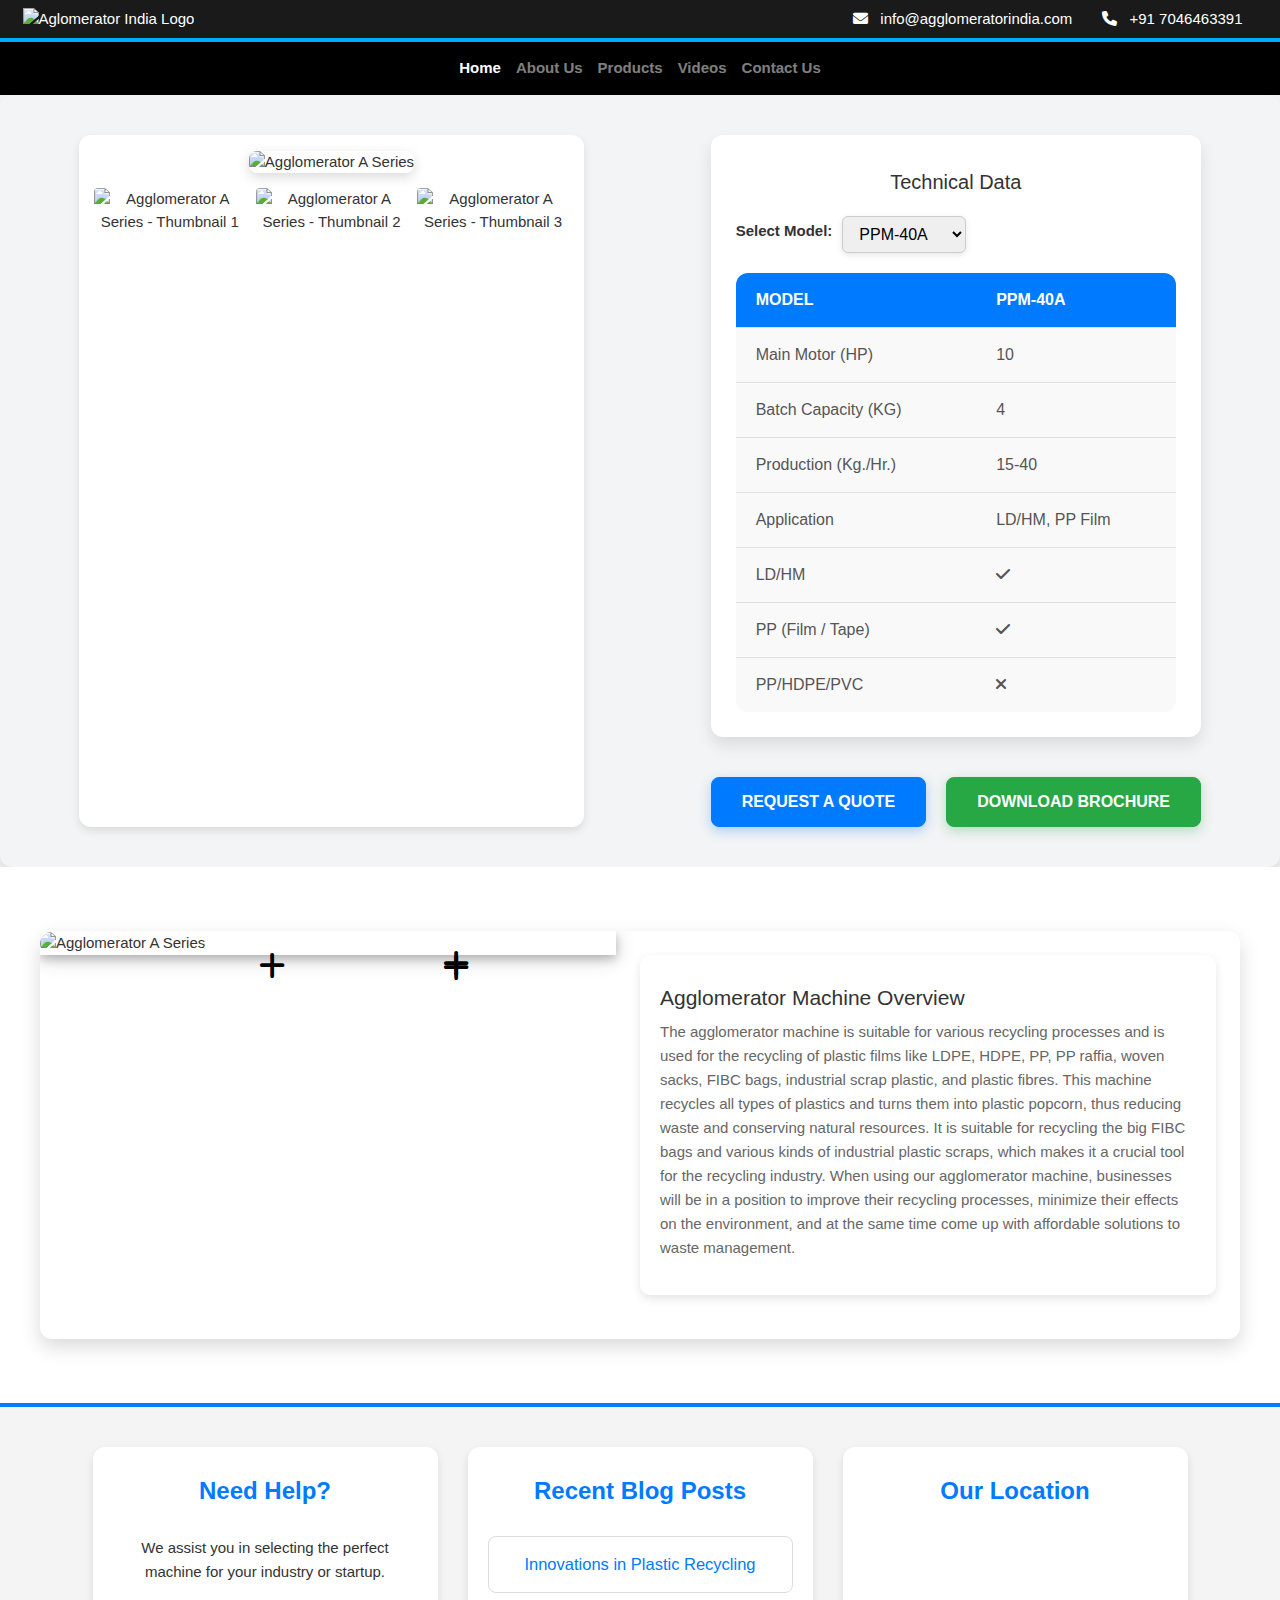
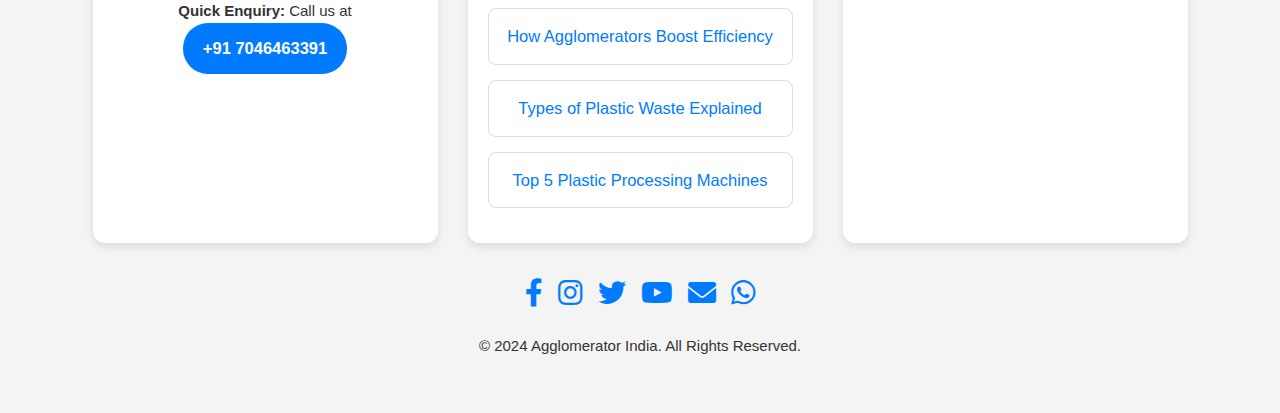
==== agglomerator_a_series.html @ fad6ff2f "Add files via upload" ====
<!DOCTYPE html>
<html lang="en">
<head>
    <meta charset="UTF-8">
    <meta name="viewport" content="width=device-width, initial-scale=1.0">
    <title>Agglomerator A Series</title>
    
    <!-- Bootstrap CSS -->
    <link rel="stylesheet" href="https://stackpath.bootstrapcdn.com/bootstrap/4.5.2/css/bootstrap.min.css">
    
    <!-- Font Awesome -->
    <link rel="stylesheet" href="https://cdnjs.cloudflare.com/ajax/libs/font-awesome/5.15.3/css/all.min.css">
    <link rel="stylesheet" href="https://cdnjs.cloudflare.com/ajax/libs/font-awesome/6.0.0-beta3/css/all.min.css">

    
    <!-- W3.CSS -->
    <link href="https://www.w3schools.com/w3css/4/w3.css" rel="stylesheet">
    
    <!-- Custom CSS -->
    <link rel="stylesheet" href="styles.css">
</head>
<body>
    <!-- Header Tab with Logo, Email, and Phone -->
    <header class="header-tab d-flex justify-content-between align-items-center py-2 px-4">
        <div class="logo-container">
            <img src="img/Agglomerator-India-Logo-1.png" alt="Aglomerator India Logo" class="logo">
        </div>
        <div class="contact-container d-flex align-items-center">
            <a href="mailto:info@agglomeratorindia.com" class="contact-link mx-3">
                <i class="fa fa-envelope"></i> info@agglomeratorindia.com
            </a>
            <a href="tel:+911234567890" class="contact-link mx-3">
                <i class="fa fa-phone"></i> +91 7046463391
            </a>
        </div>
    </header>
    
    <!-- Navbar at the bottom -->
    <nav class="navbar navbar-expand-lg navbar-dark bottom-navbar">
        <div class="container">
            <button class="navbar-toggler" type="button" data-toggle="collapse" data-target="#navbarNav" aria-controls="navbarNav" aria-expanded="false" aria-label="Toggle navigation">
                <span class="navbar-toggler-icon"></span>
            </button>
            <div class="collapse navbar-collapse" id="navbarNav">
                <ul class="navbar-nav mx-auto">
                    <li class="nav-item active">
                        <a class="nav-link" href="index.html">Home <span class="sr-only">(current)</span></a>
                    </li>
                    <li class="nav-item">
                        <a class="nav-link" href="#about">About Us</a>
                    </li>
                    <li class="nav-item">
                        <a class="nav-link" href="#product-range">Products</a>
                    </li>
                    <li class="nav-item">
                        <a class="nav-link" href="#videos">Videos</a>
                    </li>
                    <li class="nav-item">
                        <a class="nav-link" href="#footer">Contact Us</a>
                    </li>
                </ul>
            </div>
        </div>
    </nav>

    <section class="agglomerator-overview">
        <div class="container">
            <div class="agglomerator-content">
                <div class="agglomerator-gallery">
                    <div class="agglomerator-main-image">
                        <img id="main-image" src="img/Agglomerator-machine-manufacturers-in-Ahmedabad.jpg" alt="Agglomerator A Series">
                    </div>
                    <div class="agglomerator-thumbnails">
                        <img class="thumbnail" src="img/Agglomerator-machine-manufacturers-in-Ahmedabad.jpg" alt="Agglomerator A Series - Thumbnail 1" data-large-src="img/Agglomerator-machine-manufacturers-in-Ahmedabad.jpg">
                        <img class="thumbnail" src="img/Agglomerator-40A.jpg" alt="Agglomerator A Series - Thumbnail 2" data-large-src="img/Agglomerator-40A.jpg">
                        <img class="thumbnail" src="img/Agglomerator-200A.jpg" alt="Agglomerator A Series - Thumbnail 3" data-large-src="img/Agglomerator-200A.jpg">
                    </div>
                </div>
                <div id="technical-data" class="content">
                    <div class="content-box technical-data-details">
                        <h4 class="title text-center center-btm-line mb-4">Technical Data</h4>
                        <div class="model-selector">
                            <label for="model-select">Select Model:</label>
                            <select id="model-select">
                                <option value="PPM-40A">PPM-40A</option>
                                <option value="PPM-50A">PPM-50A</option>
                                <option value="PPM-75A">PPM-75A</option>
                                <option value="PPM-100A">PPM-100A</option>
                                <option value="PPM-200A">PPM-200A</option>
                                <option value="PPM-300A">PPM-300A</option>
                                <option value="PPM-400A">PPM-400A</option>
                                <option value="PPM-500A">PPM-500A</option>
                            </select>
                        </div>
                        <div class="content-table table-responsive">
                            <table class="rwd-table">
                                <tr>
                                    <th>MODEL</th>
                                    <th id="selected-model">PPM-40A</th>
                                </tr>
                                <tr>
                                    <td>Main Motor (HP)</td>
                                    <td id="main-motor">10</td>
                                </tr>
                                <tr>
                                    <td>Batch Capacity (KG)</td>
                                    <td id="batch-capacity">4</td>
                                </tr>
                                <tr>
                                    <td>Production (Kg./Hr.)</td>
                                    <td id="production">15-40</td>
                                </tr>
                                <tr>
                                    <td>Application</td>
                                    <td id="application">LD/HM, PP Film</td>
                                </tr>
                                <tr>
                                    <td>LD/HM</td>
                                    <td id="ldhm"><i class="fa fa-check"></i></td>
                                </tr>
                                <tr>
                                    <td>PP (Film / Tape)</td>
                                    <td id="pp-film"><i class="fa fa-check"></i></td>
                                </tr>
                                <tr>
                                    <td>PP/HDPE/PVC</td>
                                    <td id="pp-hdpe"><i class="fa fa-times"></i></td>
                                </tr>
                            </table>
                        </div>
                    </div>
                    <div class="agglomerator-actions">
                        <a href="contact.html" class="btn agglomerator-quote">Request a Quote</a>
                        <a href="brochure.pdf" class="btn agglomerator-brochure" download>Download Brochure</a>
                    </div>
                </div>
            </div>
        </div>
    </section>    
    
    <section id="agglomerator-overview-section">
        <div id="agglomerator-visual-frame" class="visual-frame">
            <div id="machine-visual-display" class="w3-card-4">
                <img src="img/Agglomerator-machine-manufacturers-in-Ahmedabad.jpg" alt="Agglomerator A Series">
                <div class="icon-overlay" style="top: 55%; left: 38%;" data-part="motor-assembly">
                    <i class="fas fa-plus"></i>
                </div>
                <div class="icon-overlay" style="top: 45%; left: 70%;" data-part="blade-assembly">
                    <i class="fas fa-plus"></i>
                </div>
                <div class="icon-overlay" style="top: 65%; left: 70%;" data-part="interface-assembly">
                    <i class="fas fa-plus"></i>
                </div>
            </div>
            <div id="assembly-info-details" class="info-details">
                <div id="default-info" class="info-card">
                    <h3>Agglomerator Machine Overview</h3>
                    <p>The agglomerator machine is suitable for various recycling processes and is used for the recycling of plastic films like LDPE, HDPE, PP, PP raffia, woven sacks, FIBC bags, industrial scrap plastic, and plastic fibres. This machine recycles all types of plastics and turns them into plastic popcorn, thus reducing waste and conserving natural resources. It is suitable for recycling the big FIBC bags and various kinds of industrial plastic scraps, which makes it a crucial tool for the recycling industry. When using our agglomerator machine, businesses will be in a position to improve their recycling processes, minimize their effects on the environment, and at the same time come up with affordable solutions to waste management.</p>
                </div>
            </div>
        </div>
    
        <!-- Pop-up Modal for Assembly Details -->
        <div id="popup-modal" class="popup-modal">
            <div class="popup-content">
                <span class="popup-close">&times;</span>
                <div class="popup-detail">
                    <!-- Content will be dynamically injected here -->
                </div>
            </div>
        </div>
    
        <!-- Hidden sections for modal display -->
        <div id="hidden-info" style="display: none;">
            <div id="motor-assembly-info" class="assembly-detail info-card" data-part="motor-assembly">
                <h3>Motor Assembly</h3>
                <p>The motor is engineered for optimal efficiency and durability, essential for heavy-duty recycling applications.</p>
            </div>
            <div id="blade-assembly-info" class="assembly-detail info-card" data-part="blade-assembly">
                <h3>Blade Assembly</h3>
                <p>Manufactured from premium-grade steel, these blades ensure precise cutting and long-lasting performance.</p>
            </div>
            <div id="interface-assembly-info" class="assembly-detail info-card" data-part="interface-assembly">
                <h3>Control Interface</h3>
                <p>The control interface offers advanced settings and user-friendly controls for enhanced process optimization.</p>
            </div>
        </div>
    </section>    
    
    <footer>
        <div class="container">
            <div class="footer-content">
                <!-- Left Side -->
                <div class="footer-section footer-left">
                    <h2>Need Help?</h2>
                    <p>We assist you in selecting the perfect machine for your industry or startup.</p>
                    <p><strong>Quick Enquiry:</strong> Call us at <a href="tel:+917046463391" class="call-button"><strong>+91 7046463391</strong></a></p>
                </div>
                <!-- Center -->
                <div class="footer-section footer-center">
                    <h2>Recent Blog Posts</h2>
                    <ul>
                        <li><a href="#" class="blog-link">Innovations in Plastic Recycling</a></li>
                        <li><a href="#" class="blog-link">How Agglomerators Boost Efficiency</a></li>
                        <li><a href="#" class="blog-link">Types of Plastic Waste Explained</a></li>
                        <li><a href="#" class="blog-link">Top 5 Plastic Processing Machines</a></li>
                    </ul>
                </div>
                <!-- Right Side -->
                <div class="footer-section footer-right">
                    <h2>Our Location</h2>
                    <div class="map-container">
                        <iframe src="https://www.google.com/maps/embed?pb=!1m18!1m12!1m3!1d3687.5158439545117!2d72.7809477!3d20.1555102!2m3!1f0!2f0!3f0!3m2!1i1024!2i768!4f13.1!3m3!1m2!1s0x3be72bea9c113fb5%3A0x7e9c0b3905f104f2!2sPanchal%20Plastic%20Machinery%20P.%20Ltd.!5e0!3m2!1sen!2sin!4v1636777071643!5m2!1sen!2sin" 
                                width="100%" 
                                height="250" 
                                style="border:0; border-radius: 12px;" 
                                allowfullscreen="" 
                                loading="lazy">
                        </iframe>
                    </div>
                </div>
            </div>
            <div class="footer-bottom">
                <div class="social-media">
                    <a href="https://facebook.com" target="_blank" class="social-icon">
                        <i class="fab fa-facebook-f"></i>
                    </a>
                    <a href="https://instagram.com" target="_blank" class="social-icon">
                        <i class="fab fa-instagram"></i>
                    </a>
                    <a href="https://twitter.com" target="_blank" class="social-icon">
                        <i class="fab fa-twitter"></i>
                    </a>
                    <a href="https://youtube.com" target="_blank" class="social-icon">
                        <i class="fab fa-youtube"></i>
                    </a>
                    <a href="mailto:example@example.com" target="_blank" class="social-icon">
                        <i class="fas fa-envelope"></i>
                    </a>
                    <a href="https://wa.me/917046463391" target="_blank" class="social-icon">
                        <i class="fab fa-whatsapp"></i>
                    </a>
                </div>
                <p>&copy; 2024 Agglomerator India. All Rights Reserved.</p>
            </div>
        </div>
    </footer>

    <!-- Bootstrap JS and dependencies -->
    <script src="https://code.jquery.com/jquery-3.5.1.slim.min.js"></script>
    <script src="https://cdn.jsdelivr.net/npm/@popperjs/core@2.9.3/dist/umd/popper.min.js"></script>
    <script src="https://stackpath.bootstrapcdn.com/bootstrap/4.5.2/js/bootstrap.min.js"></script>
    
    <script src="script.js"></script>
    <script src="script_pro.js"></script>
</body>
</body>
</html>
---- styles.css ----
/* General Styles */
body {
    font-family: 'Arial', sans-serif;
    margin: 0;
    padding: 0;
    color: #333;
    background-color: #f4f4f4;
}

/* Header Tab */
.header-tab {
    background: #1a1a1a; /* Darker background for a modern look */
    color: #fff;
    border-bottom: 2px solid #00aaff; /* Sky blue accent border */
}

.logo-container .logo {
   max-height: 70px;
   max-width: 220px;
}

.contact-container {
    display: flex;
    align-items: center;
}

.contact-link {
    color: #fff;
    text-decoration: none;
    transition: color 0.3s;
}

.contact-link i {
    margin-right: 8px;
}

.contact-link:hover {
    color: #00aaff; /* Sky blue accent color on hover */
}

/* Navbar */
.bottom-navbar {
    background-color: #000; /* Dark background for contrast */
    border-top: 2px solid #00aaff; /* Sky blue accent border */
}

.navbar {
    padding: 0; /* Remove default padding */
}

.navbar-nav .nav-link {
    color: #fff;
    font-weight: bold;
    padding: 15px 20px;
    transition: color 0.3s, background-color 0.3s; /* Smooth transition */
    border-radius: 25px; /* Rounded corners for buttons */
}

.navbar-nav .nav-link:hover {
    color: #fff; /* Maintain white text on hover */
    background-color: #00aaff; /* Sky blue background on hover */
}

.navbar-toggler {
    border-color: #00aaff; /* Toggler button border color */
}

.navbar-toggler-icon {
    background-image: url('data:image/svg+xml;charset=utf8,<svg xmlns="http://www.w3.org/2000/svg" width="30" height="30" fill="%2300aaff" viewBox="0 0 16 16"><path d="M2 3h12a1 1 0 0 1 1 1v1a1 1 0 0 1-1 1H2a1 1 0 0 1-1-1V4a1 1 0 0 1 1-1zM2 8h12a1 1 0 0 1 1 1v1a1 1 0 0 1-1 1H2a1 1 0 0 1-1-1V9a1 1 0 0 1 1-1zm0 5h12a1 1 0 0 1 1 1v1a1 1 0 0 1-1 1H2a1 1 0 0 1-1-1v-1a1 1 0 0 1 1-1z"/></svg>');
}

/* Responsive Styles */
@media (max-width: 768px) {
    .navbar-nav {
        text-align: center; /* Center align menu items on small screens */
    }
    
    .nav-link {
        padding: 10px; /* Adjust padding for smaller screens */
    }
}

/* Hero Section */
.hero-content {
    position: relative;
    height: 100vh;
    background: url('img/Agglomerator-1.png') no-repeat center center;
    background-size: cover;
    color: #fff;
    display: flex;
    justify-content: center;
    align-items: center;
    text-align: center;
    overflow: hidden;
}

.hero-slider {
    width: 100%;
    height: 100%;
    position: relative;
    display: flex;
    align-items: center;
    justify-content: center;
}

.slide {
    display: none;
    position: absolute;
    top: 0;
    left: 0;
    width: 100%;
    height: 100%;
    background: rgba(0, 0, 0, 0.5);
    color: #fff;
    display: flex;
    flex-direction: column;
    justify-content: center;
    align-items: center;
    opacity: 0;
    transition: opacity 1s ease-in-out;
}

.slide.active {
    display: flex;
    opacity: 1;
}

.slide h1 {
    font-size: 4rem;
    margin-bottom: 0.5rem;
    animation: fadeIn 2s ease-out;
}

.slide p {
    font-size: 1.5rem;
    margin-bottom: 1rem;
    animation: fadeIn 2s ease-out 0.5s;
}

.btn-primary {
    background-color: #00aaff; /* Sky blue background */
    border-color: #00aaff; /* Sky blue border */
    color: #fff;
    padding: 12px 25px;
    border-radius: 30px;
    font-size: 1.1rem;
    text-transform: uppercase;
    transition: background-color 0.3s, border-color 0.3s;
}

.btn-primary:hover {
    background-color: #0099cc; /* Darker shade of sky blue */
    border-color: #0099cc; /* Darker shade of sky blue */
}

/* About Section */
section#about {
    background: #fff;
    padding: 60px 0;
}

.card {
    border: none;
    border-radius: 15px;
    transition: transform 0.3s, box-shadow 0.3s;
}

.card:hover {
    transform: translateY(-10px);
    box-shadow: 0 8px 16px rgba(0, 0, 0, 0.2);
}

.card-body {
    padding: 20px;
}

.card-title {
    font-size: 1.5rem;
    margin-bottom: 1rem;
}

.card-text {
    font-size: 1rem;
    color: #666;
}

/* Animations */
@keyframes fadeIn {
    from {
        opacity: 0;
    }
    to {
        opacity: 1;
    }
}

/* Responsive Styles */
@media (max-width: 768px) {
    .hero-content h1 {
        font-size: 2.5rem;
    }

    .hero-content p {
        font-size: 1rem;
    }
}

/* Custom Styles for Product Range Section */
#product-range {
    background: #f5f5f5; /* Light grey background for a modern, clean look */
    padding: 60px 0;
}

.product-card {
    border: none;
    border-radius: 12px; /* Slightly rounded corners */
    transition: transform 0.3s, box-shadow 0.3s;
    background: linear-gradient(to right, #ffffff, #f8f9fa); /* Gradient background for a modern effect */
    box-shadow: 0 4px 12px rgba(0, 0, 0, 0.1); /* Subtle shadow for depth */
    overflow: hidden; /* Ensure border radius applies to all contents */
    position: relative; /* For advanced hover effects */
    padding: 20px; /* Padding for internal spacing */
}

.product-card:hover {
    transform: translateY(-8px); /* Lift effect on hover */
    box-shadow: 0 8px 24px rgba(0, 0, 0, 0.2); /* Enhanced shadow on hover */
}

.product-card-body {
    display: flex;
    flex-direction: column;
    align-items: center;
    justify-content: center;
}

.product-image {
    height: 450px; /* Medium height for the image */
    border-radius: 20px; /* Rounded edges */
    object-fit: cover; /* Maintain aspect ratio and cover the element */
    width: 100%; /* Full width */
}

.product-card-title {
    font-size: 1.75rem; /* Larger title for emphasis */
    font-weight: 600; /* Semi-bold for modern look */
    color: #333; /* Dark color for readability */
    margin-bottom: 1.2rem; /* Spacing below title */
    position: relative;
}

.product-card-title::after {
    content: "";
    width: 50px;
    height: 3px;
    background-color: #007bff; /* Primary color */
    position: absolute;
    bottom: -10px;
    left: 50%;
    transform: translateX(-50%);
}

.product-card-text {
    font-size: 1rem; /* Standard text size */
    color: #666; /* Medium grey for contrast */
    text-align: center; /* Centered text */
    margin-bottom: 1.8rem; /* Spacing below text */
    line-height: 1.5; /* Improved readability */
}

.custom-button {
    display: inline-block;
    padding: 12px 20px; /* Comfortable padding */
    border-radius: 30px; /* Fully rounded corners */
    font-size: 0.9rem; /* Slightly smaller font size for modern buttons */
    font-weight: 500; /* Medium font weight */
    text-transform: uppercase;
    text-decoration: none;
    margin: 5px;
    transition: background-color 0.3s, color 0.3s, box-shadow 0.3s; /* Smooth transitions */
}

.custom-button-primary {
    background-color: #007bff; /* Primary color */
    border: 2px solid #007bff; /* Border color matching background */
    color: #fff; /* White text */
}

.custom-button-primary:hover {
    background-color: #0056b3; /* Darker shade on hover */
    border-color: #0056b3; /* Matching border color */
    color: #fff; /* Ensure text remains white */
    box-shadow: 0 4px 12px rgba(0, 0, 0, 0.15); /* Subtle shadow on hover */
}

.custom-button-secondary {
    background-color: #ffffff; /* White background */
    color: #333; /* Dark text */
    border: 2px solid #ddd; /* Light grey border */
}

.custom-button-secondary:hover {
    background-color: #f8f9fa; /* Light grey background on hover */
    border-color: #ccc; /* Matching border color */
    box-shadow: 0 4px 8px rgba(0, 0, 0, 0.1); /* Subtle shadow on hover */
}

.custom-button-info {
    background-color: #17a2b8; /* Teal color */
    border: 2px solid #17a2b8; /* Matching border */
    color: #fff; /* White text */
}

.custom-button-info:hover {
    background-color: #138496; /* Darker teal on hover */
    border-color: #138496; /* Matching border color */
    box-shadow: 0 4px 12px rgba(0, 0, 0, 0.15); /* Subtle shadow on hover */
}

/* Responsive Styles */
@media (max-width: 768px) {
    .product-card-title {
        font-size: 1.5rem; /* Adjusted title size for smaller screens */
    }

    .product-card-text {
        font-size: 0.9rem; /* Adjusted text size for smaller screens */
    }

    .custom-button {
        font-size: 0.8rem; /* Slightly smaller font size */
        padding: 10px 18px; /* Adjusted padding */
    }

    .product-image {
        height: 150px; /* Adjusted image height for smaller screens */
    }
}

/* Custom Styles for Experience Section */
#company-experience {
    background: #f8f9fa;
    padding: 60px 0;
}

#company-experience h2 {
    font-size: 2.5rem;
    margin-bottom: 1.5rem;
    font-weight: 700;
    color: #333;
}

#company-experience p {
    font-size: 1.1rem;
    color: #555;
    margin-bottom: 1.5rem;
}

.experience-box {
    background: #ffffff;
    padding: 30px 20px;
    border-radius: 12px; /* Rounded corners */
    transition: transform 0.3s, box-shadow 0.3s;
    text-align: center;
    box-shadow: 0 4px 12px rgba(0, 0, 0, 0.1); /* Subtle shadow for depth */
}

.experience-box:hover {
    transform: translateY(-8px); /* Lift effect on hover */
    box-shadow: 0 8px 24px rgba(0, 0, 0, 0.2); /* Enhanced shadow on hover */
}

.experience-box i {
    color: #007bff; /* Primary color for icons */
    margin-bottom: 1rem;
}

.experience-box h3 {
    font-size: 1.5rem;
    font-weight: 600;
    color: #333;
    margin-bottom: 1rem;
}

.experience-box p {
    font-size: 1rem;
    color: #666;
}

/* Responsive Styles */
@media (max-width: 768px) {
    #company-experience h2 {
        font-size: 2rem;
    }

    #company-experience p {
        font-size: 1rem;
    }

    .experience-box h3 {
        font-size: 1.25rem;
    }

    .experience-box p {
        font-size: 0.9rem;
    }
}

.process-section {
    padding: 40px;
    background-color: #f9f9f9;
    position: relative;
    margin-top: 40px; /* Optional: Adjust the space from the section above */
}

.process-section::before {
    content: '';
    display: block;
    position: absolute;
    top: -20px; /* Position above the section */
    left: 0;
    width: 100%;
    height: 2px; /* Line thickness */
    background-color: #007bff; /* Accent color for the line */
    border-radius: 2px;
    box-shadow: 0 2px 4px rgba(0, 0, 0, 0.1); /* Optional: Shadow for depth */
}

.container {
    max-width: 1200px;
    margin: 0 auto;
    text-align: center;
}

.heading h2 {
    font-size: 2.5em;
    margin-bottom: 15px;
    color: #333;
    font-weight: bold;
    transition: color 0.3s ease;
}

.heading h2:hover {
    color: #007bff; /* Accent color on hover */
}

.divider {
    width: 80px;
    height: 5px;
    background-color: #007bff; /* Accent color for the divider */
    margin: 0 auto 25px auto;
    border-radius: 5px;
}

.description {
    margin-bottom: 40px;
    font-size: 1.1em;
    color: #666;
    line-height: 1.6;
    transition: color 0.3s ease;
}

.description:hover {
    color: #333; /* Darker color on hover */
}

.images-container {
    display: flex;
    justify-content: space-around;
    align-items: center;
    flex-wrap: wrap;
    gap: 20px;
}

.image-column {
    display: flex;
    flex-direction: column;
    gap: 10px;
    transition: transform 0.3s ease, box-shadow 0.3s ease;
}

.image-column img {
    width: 200px;
    height: 200px;
    border: 2px solid #ccc;
    padding: 10px;
    background-color: #fff;
    border-radius: 8px;
    transition: transform 0.3s ease, box-shadow 0.3s ease;
}

.image-column img:hover {
    transform: scale(1.05);
    box-shadow: 0 4px 10px rgba(0, 0, 0, 0.2);
}

.arrow-column {
    display: flex;
    justify-content: center;
    align-items: center;
    transition: opacity 0.3s ease;
}

.arrow-column img {
    width: 150px;
    height: 100px;
    transition: transform 0.3s ease;
}

.arrow-column img:hover {
    transform: rotate(45deg);
    opacity: 0.8;
}

@media (max-width: 768px) {
    .images-container {
        flex-direction: column;
        align-items: center;
    }
    
    .arrow-column {
        margin: 20px 0;
    }
    
    .image-column img {
        width: 150px;
        height: 150px;
    }
    
    .arrow-column img {
        width: 120px;
        height: 80px;
    }
}

.material-types-section {
    padding: 60px 0;
    background-color: #f8f9fa;
    border-top: 5px solid #007bff; /* Separates this section from the previous one */
    position: relative;
}

.container {
    max-width: 1200px;
    margin: 0 auto;
    padding: 0 15px;
}

.heading h2 {
    font-size: 2.5em;
    margin-bottom: 15px;
    color: #007bff;
    font-weight: bold;
    transition: color 0.3s ease;
}

.heading h2:hover {
    color: #0056b3;
}

.divider {
    width: 80px;
    height: 5px;
    background-color: #007bff;
    margin: 0 auto 25px auto;
    border-radius: 5px;
}

.material-types-container {
    display: flex;
    flex-wrap: wrap;
    gap: 20px;
    justify-content: center;
}

.material-type {
    background-color: #fff;
    border: 1px solid #ddd;
    border-radius: 8px;
    padding: 20px;
    text-align: center;
    width: 220px;
    transition: transform 0.3s ease, box-shadow 0.3s ease, background-color 0.3s ease;
    box-shadow: 0 4px 8px rgba(0, 0, 0, 0.1);
}

.material-type i {
    font-size: 50px;
    color: #007bff;
    margin-bottom: 10px;
    animation: bounce 1s infinite;
}

.material-type h3 {
    font-size: 1.2em;
    margin-bottom: 10px;
    color: #333;
}

.material-type p {
    font-size: 0.9em;
    color: #666;
}

.material-type:hover {
    transform: scale(1.05);
    box-shadow: 0 6px 12px rgba(0, 0, 0, 0.2);
    background-color: #e9f5ff; /* Light blue background on hover */
}

@keyframes bounce {
    0%, 20%, 50%, 80%, 100% {
        transform: translateY(0);
    }
    40% {
        transform: translateY(-10px);
    }
    60% {
        transform: translateY(-5px);
    }
}

#agglomerator-items {
    padding: 60px 0;
    background-color: #f8f9fa;
    border-top: 5px solid #007bff; /* Separates this section from the previous one */
    position: relative;
}

.container {
    max-width: 1200px;
    margin: 0 auto;
    padding: 0 15px;
}

.heading h2 {
    font-size: 2.5em;
    margin-bottom: 15px;
    color: #007bff;
    font-weight: bold;
    transition: color 0.3s ease;
}

.heading h2:hover {
    color: #0056b3;
}

.divider {
    width: 80px;
    height: 5px;
    background-color: #007bff;
    margin: 0 auto 25px auto;
    border-radius: 5px;
}

.items-grid {
    display: flex;
    flex-wrap: wrap;
    gap: 20px;
    justify-content: center;
}

.item {
    background-color: #fff;
    border: 1px solid #ddd;
    border-radius: 8px;
    padding: 20px;
    text-align: center;
    width: 220px;
    transition: transform 0.3s ease, box-shadow 0.3s ease, background-color 0.3s ease;
    box-shadow: 0 4px 8px rgba(0, 0, 0, 0.1);
}

.icon-wrapper {
    display: flex;
    justify-content: center;
    margin-bottom: 15px;
}

.icon-wrapper img {
    width: 100px;
    height: 100px;
    border-radius: 50%; /* Circle shape */
    object-fit: cover;
}

.item h3 {
    font-size: 1.2em;
    margin-bottom: 10px;
    color: #333;
}

.item p {
    font-size: 0.9em;
    color: #666;
}

.item:hover {
    transform: scale(1.05);
    box-shadow: 0 6px 12px rgba(0, 0, 0, 0.2);
    background-color: #e9f5ff; /* Light blue background on hover */
}

/* General Footer Styling */
footer {
    padding: 40px 15px;
    background-color: #f4f4f4;
    color: #333;
    border-top: 4px solid #007bff;
}

/* Container Styling */
.container {
    max-width: 1200px;
    margin: 0 auto;
}

/* Footer Content Layout */
.footer-content {
    display: flex;
    flex-wrap: wrap;
    gap: 30px;
    margin-bottom: 30px;
}

.footer-section {
    flex: 1;
    min-width: 280px;
    background-color: #fff;
    border-radius: 12px;
    padding: 20px;
    box-shadow: 0 4px 8px rgba(0,0,0,0.1);
    display: flex;
    flex-direction: column;
    gap: 15px;
}

/* Left Side Styling */
.footer-left h2 {
    margin-bottom: 15px;
    font-size: 1.6em;
    color: #007bff;
    font-weight: bold;
}

.footer-left p {
    margin: 0;
    font-size: 1em;
    line-height: 1.6;
}

.call-button {
    display: inline-block;
    background-color: #007bff;
    color: #fff;
    padding: 12px 20px;
    border-radius: 25px;
    text-decoration: none;
    font-weight: bold;
    transition: background-color 0.3s, transform 0.3s, box-shadow 0.3s;
    font-size: 1.1em;
}

.call-button:hover {
    background-color: #ffffff;
    transform: scale(1.05);
    box-shadow: 0 6px 12px rgba(0,0,0,0.2);
}

/* Center Section Styling */
.footer-center h2 {
    margin-bottom: 15px;
    font-size: 1.6em;
    color: #007bff;
    font-weight: bold;
}

.footer-center ul {
    list-style-type: none;
    padding: 0;
    margin: 0;
}

.footer-center ul li {
    margin-bottom: 15px;
    border: 1px solid #ddd;
    border-radius: 8px;
    overflow: hidden;
    transition: box-shadow 0.3s, transform 0.3s;
}

.footer-center ul li:hover {
    box-shadow: 0 4px 8px rgba(0,0,0,0.2);
    transform: translateY(-5px);
}

.blog-link {
    display: block;
    padding: 15px;
    color: #007bff;
    font-size: 1.1em;
    text-decoration: none;
    transition: color 0.3s, background-color 0.3s;
}

.blog-link:hover {
    color: #0056b3;
    background-color: #f0f0f0;
}

/* Right Side Styling */
.footer-right h2 {
    margin-bottom: 15px;
    font-size: 1.6em;
    color: #007bff;
    font-weight: bold;
}

.map-container {
    width: 100%;
    height: 250px;
    border-radius: 12px;
    overflow: hidden;
}

/* Footer Bottom Styling */
.footer-bottom {
    display: flex;
    flex-direction: column;
    align-items: center;
    margin-top: 20px;
}

.social-media {
    display: flex;
    justify-content: center;
    gap: 15px;
    margin-bottom: 20px;
}

.social-icon {
    color: #007bff;
    font-size: 28px;
    transition: transform 0.3s ease, color 0.3s ease;
}

.social-icon:hover {
    transform: scale(1.2);
    color: #0056b3;
}

.footer-info {
    text-align: center;
}

.footer-info p {
    font-size: 1em;
    margin: 0;
}

.footer-info a {
    color: #007bff;
    text-decoration: none;
    font-weight: bold;
}

.footer-info a:hover {
    text-decoration: underline;
}

/* Container */
.container {
    width: 90%;
    max-width: 1200px;
    margin: 0 auto;
    padding: 0 15px;
}

/* Overview Section */
.agglomerator-overview {
    padding: 40px 0;
    background-color: #f2f4f5;
    border-radius: 12px;
    box-shadow: 0 8px 16px rgba(0, 0, 0, 0.1);
}

/* Content Layout */
.agglomerator-content {
    display: flex;
    flex-wrap: wrap;
    justify-content: space-between;
    gap: 20px;
}

/* Gallery Section */
.agglomerator-gallery {
    flex: 1;
    max-width: 45%;
    margin-right: 20px;
    padding: 15px;
    background-color: #ffffff;
    border-radius: 12px;
    box-shadow: 0 4px 8px rgba(0, 0, 0, 0.1);
}

.agglomerator-main-image img {
    width: 100%;
    height: auto;
    border-radius: 8px;
    box-shadow: 0 4px 12px rgba(0, 0, 0, 0.15);
    transition: transform 0.3s ease;
}

.agglomerator-main-image img:hover {
    transform: scale(1.05);
}

.agglomerator-thumbnails {
    margin-top: 15px;
    display: flex;
    justify-content: space-between;
    gap: 10px;
}

.agglomerator-thumbnails img {
    width: 32%;
    cursor: pointer;
    border-radius: 4px;
    transition: transform 0.3s ease, box-shadow 0.3s ease;
}

.agglomerator-thumbnails img:hover {
    transform: scale(1.1);
    box-shadow: 0 4px 12px rgba(0, 0, 0, 0.2);
}

/* Technical Data Section */
.technical-data-details {
    flex: 1;
    background-color: #ffffff;
    padding: 25px;
    border-radius: 12px;
    box-shadow: 0 8px 16px rgba(0, 0, 0, 0.1);
}

.model-selector {
    margin-bottom: 20px;
    display: flex;
    align-items: center;
    gap: 10px;
}

.model-selector label {
    font-weight: bold;
    color: #333;
}

.model-selector select {
    padding: 8px 12px;
    font-size: 16px;
    border: 1px solid #ccc;
    border-radius: 6px;
    box-shadow: 0 2px 6px rgba(0, 0, 0, 0.1);
}

/* Table */
.content-table {
    margin-top: 20px;
}

.rwd-table {
    width: 100%;
    border-collapse: collapse;
    background-color: #f9f9f9;
    border-radius: 12px;
    overflow: hidden;
}

.rwd-table th, .rwd-table td {
    padding: 15px 20px;
    border-bottom: 1px solid #e0e0e0;
    text-align: left;
    font-size: 16px;
    color: #555;
}

.rwd-table th {
    background-color: #007bff;
    color: #ffffff;
    font-weight: bold;
}

.rwd-table tr:last-child td {
    border-bottom: none;
}

/* Action Buttons */
.agglomerator-actions {
    margin-top: 40px;
    display: flex;
    justify-content: space-between;
    align-items: center;
    gap: 20px;
}

.agglomerator-quote, .agglomerator-brochure {
    padding: 12px 30px;
    font-size: 16px;
    font-weight: bold;
    border-radius: 8px;
    text-align: center;
    text-transform: uppercase;
    transition: background-color 0.3s ease, box-shadow 0.3s ease;
    cursor: pointer;
    color: #fff;
}

.agglomerator-quote {
    background-color: #007bff;
    border: 1px solid #007bff;
    box-shadow: 0 4px 12px rgba(0, 123, 255, 0.3);
}

.agglomerator-quote:hover {
    background-color: #0056b3;
    border-color: #004085;
    box-shadow: 0 6px 18px rgba(0, 0, 0, 0.15);
}

.agglomerator-brochure {
    background-color: #28a745;
    border: 1px solid #28a745;
    box-shadow: 0 4px 12px rgba(40, 167, 69, 0.3);
}

.agglomerator-brochure:hover {
    background-color: #218838;
    border-color: #1e7e34;
    box-shadow: 0 6px 18px rgba(0, 0, 0, 0.15);
}

/* Responsive Styles */
@media (max-width: 768px) {
    .agglomerator-content {
        flex-direction: column;
        align-items: center;
    }

    .agglomerator-gallery,
    .technical-data-details {
        max-width: 100%;
        margin: 0 0 20px;
    }

    .agglomerator-actions {
        flex-direction: column;
        align-items: center;
    }
}

@media (max-width: 480px) {
    .agglomerator-thumbnails img {
        width: 70px;
        height: 50px;
    }

    .agglomerator-title {
        font-size: 2rem;
    }

    .agglomerator-description {
        font-size: 1rem;
    }
}

/* Section Styling */
#agglomerator-overview-section {
    display: flex;
    justify-content: center;
    padding: 5% 2%;
    background-color: #ffffff;
}

#agglomerator-visual-frame {
    display: flex;
    justify-content: space-between;
    align-items: flex-start;
    max-width: 1200px;
    width: 100%;
    border-radius: 12px;
    overflow: hidden;
    box-shadow: 0 8px 20px rgba(0, 0, 0, 0.15);
}

#machine-visual-display {
    position: relative;
    flex: 1;
}

#machine-visual-display img {
    width: 100%;
    height: auto;
    border-radius: 12px;
    transition: transform 0.5s ease;
}

#machine-visual-display img:hover {
    transform: scale(1.05);
}

/* Icon Overlay */
.icon-overlay {
    position: absolute;
    color: #000000;
    font-size: 2rem;
    cursor: pointer;
    transition: color 0.3s ease, transform 0.3s ease;
}

.icon-overlay:hover {
    color: #007bff;
    transform: scale(1.2);
}

/* Info Details */
.info-details {
    flex: 1;
    padding: 2%;
    display: flex;
    flex-direction: column;
}

.info-card {
    background: #ffffff;
    border-radius: 10px;
    padding: 20px;
    margin-bottom: 20px;
    box-shadow: 0 4px 10px rgba(0, 0, 0, 0.1);
    transition: transform 0.3s ease, box-shadow 0.3s ease;
}

.info-card:hover {
    transform: translateY(-5px);
    box-shadow: 0 8px 20px rgba(0, 0, 0, 0.2);
}

.info-card h3 {
    font-size: 1.4em;
    color: #333;
    margin-bottom: 10px;
}

.info-card p {
    font-size: 1em;
    color: #666;
    line-height: 1.6;
}

/* Popup Modal Styling */
.popup-modal {
    display: none;
    position: fixed;
    z-index: 1000;
    left: 0;
    top: 0;
    width: 100%;
    height: 100%;
    background-color: rgba(0, 0, 0, 0.6);
    transition: opacity 0.3s ease;
}

.popup-content {
    background-color: #fff;
    margin: 10% auto;
    padding: 20px;
    border: 1px solid #888;
    width: 50%;
    max-width: 600px;
    border-radius: 10px;
    position: relative;
}

.popup-close {
    color: #aaa;
    float: right;
    font-size: 28px;
    font-weight: bold;
    cursor: pointer;
}

.popup-close:hover {
    color: #000;
}

/* Responsive Styles */
@media (max-width: 768px) {
    .icon-overlay {
        font-size: 1.5rem;
    }

    #machine-visual-display img {
        transform: scale(1);
    }
}

@media (max-width: 480px) {
    .icon-overlay {
        font-size: 1.2rem;
    }
}
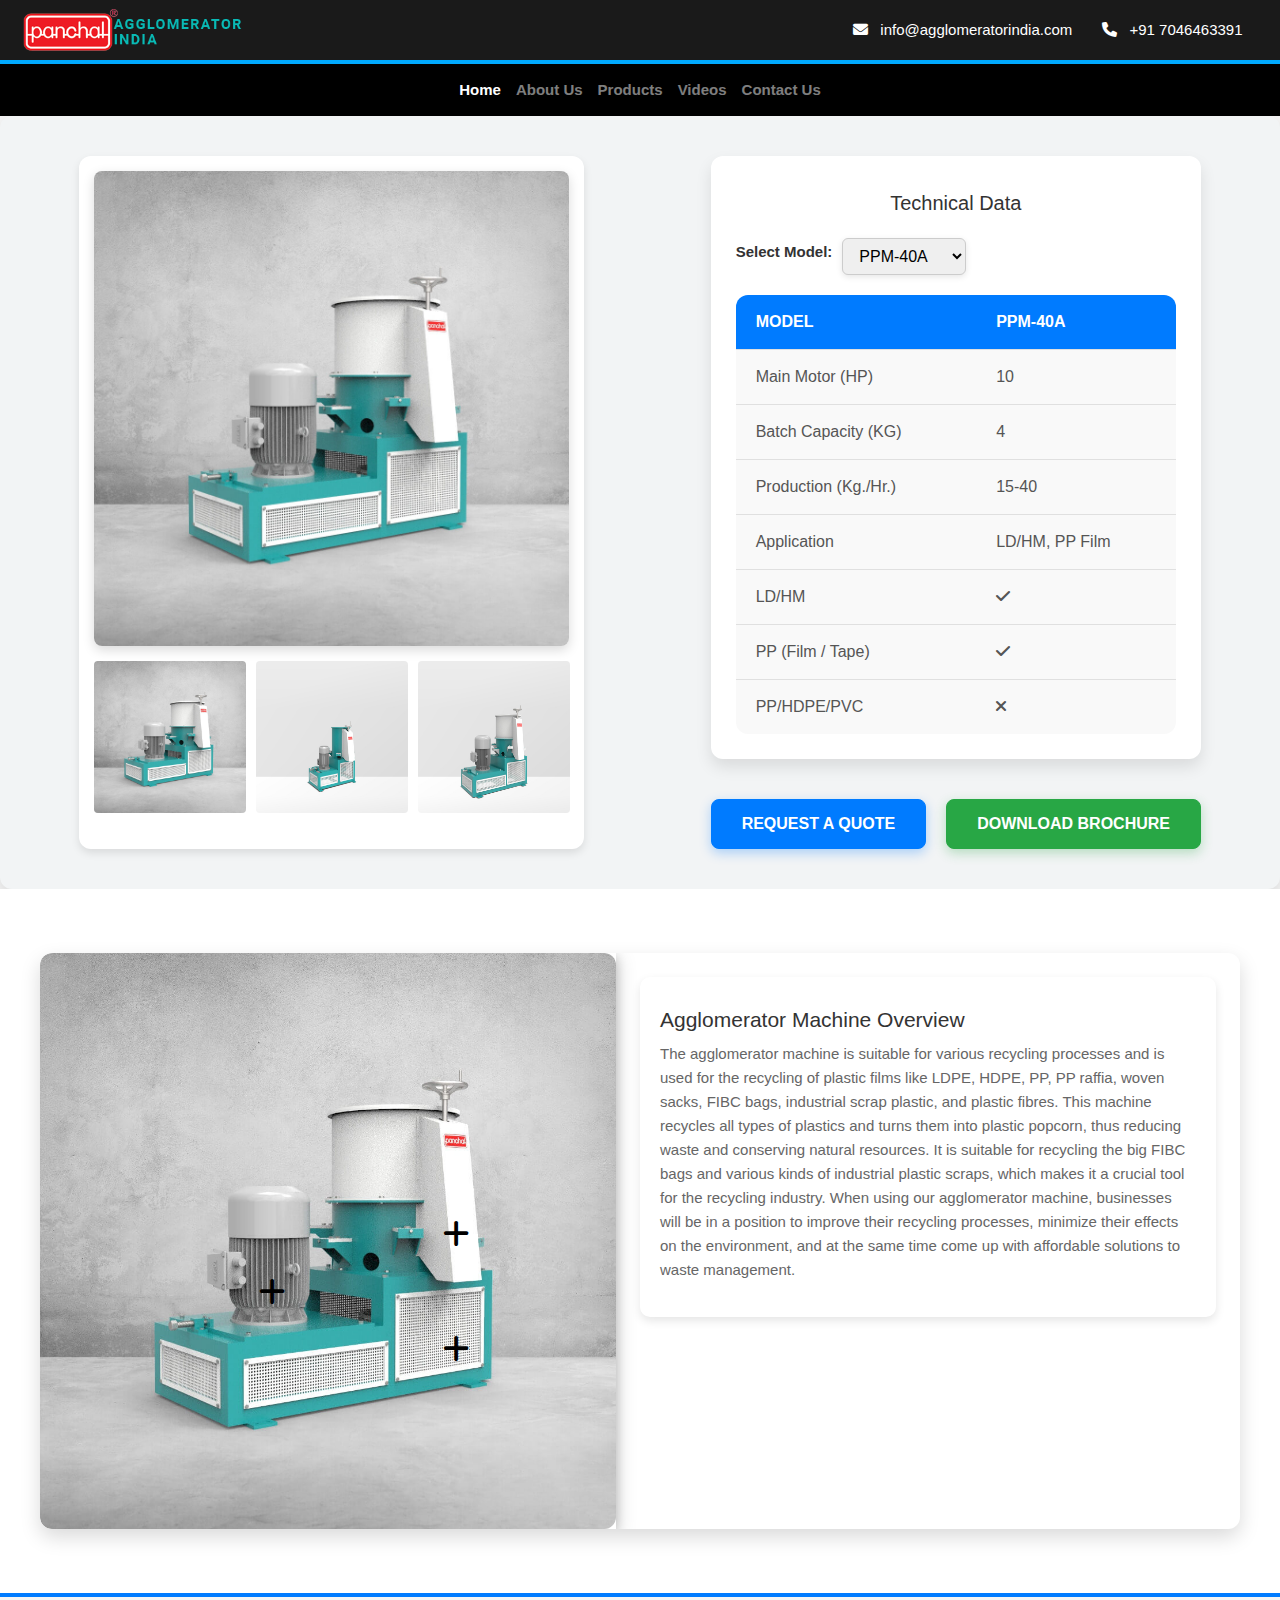
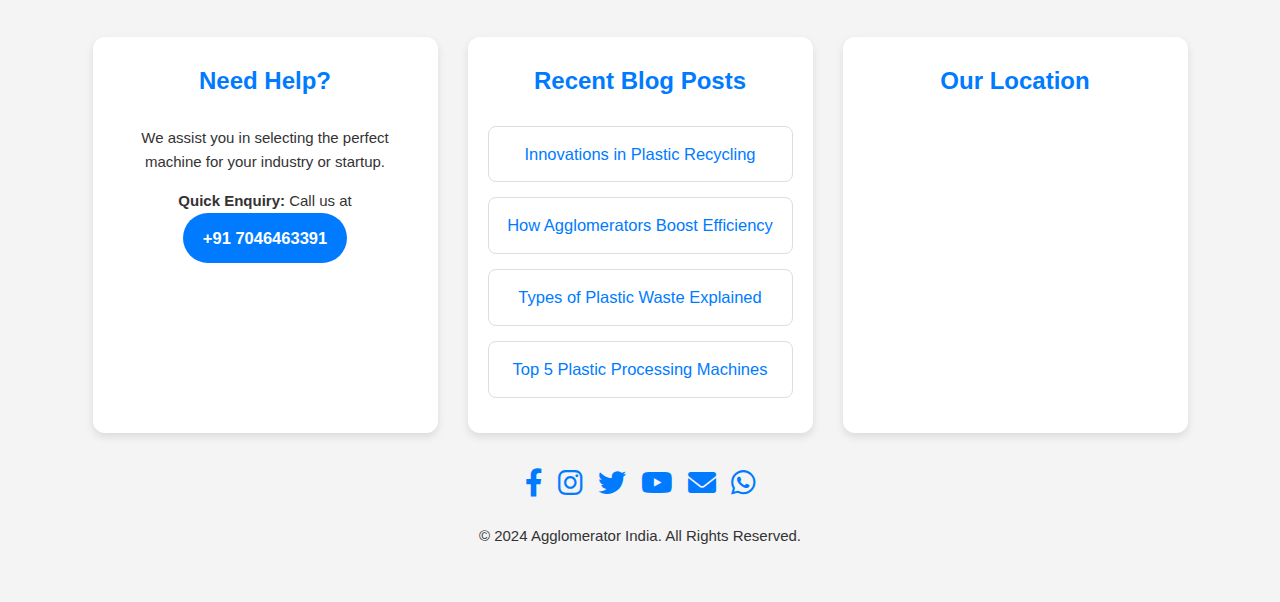
==== commit 2b4c4259: "agglomerator_a_series.html" ====
--- a/agglomerator_a_series.html
+++ b/agglomerator_a_series.html
@@ -23,7 +23,7 @@
     <!-- Header Tab with Logo, Email, and Phone -->
     <header class="header-tab d-flex justify-content-between align-items-center py-2 px-4">
         <div class="logo-container">
-            <img src="img/Agglomerator-India-Logo-1.png" alt="Aglomerator India Logo" class="logo">
+            <img src="Agglomerator-India-Logo-1.png" alt="Aglomerator India Logo" class="logo">
         </div>
         <div class="contact-container d-flex align-items-center">
             <a href="mailto:info@agglomeratorindia.com" class="contact-link mx-3">
@@ -68,12 +68,12 @@
             <div class="agglomerator-content">
                 <div class="agglomerator-gallery">
                     <div class="agglomerator-main-image">
-                        <img id="main-image" src="img/Agglomerator-machine-manufacturers-in-Ahmedabad.jpg" alt="Agglomerator A Series">
+                        <img id="main-image" src="Agglomerator-machine-manufacturers-in-Ahmedabad.jpg" alt="Agglomerator A Series">
                     </div>
                     <div class="agglomerator-thumbnails">
-                        <img class="thumbnail" src="img/Agglomerator-machine-manufacturers-in-Ahmedabad.jpg" alt="Agglomerator A Series - Thumbnail 1" data-large-src="img/Agglomerator-machine-manufacturers-in-Ahmedabad.jpg">
-                        <img class="thumbnail" src="img/Agglomerator-40A.jpg" alt="Agglomerator A Series - Thumbnail 2" data-large-src="img/Agglomerator-40A.jpg">
-                        <img class="thumbnail" src="img/Agglomerator-200A.jpg" alt="Agglomerator A Series - Thumbnail 3" data-large-src="img/Agglomerator-200A.jpg">
+                        <img class="thumbnail" src="Agglomerator-machine-manufacturers-in-Ahmedabad.jpg" alt="Agglomerator A Series - Thumbnail 1" data-large-src="Agglomerator-machine-manufacturers-in-Ahmedabad.jpg">
+                        <img class="thumbnail" src="Agglomerator-40A.jpg" alt="Agglomerator A Series - Thumbnail 2" data-large-src="Agglomerator-40A.jpg">
+                        <img class="thumbnail" src="Agglomerator-200A.jpg" alt="Agglomerator A Series - Thumbnail 3" data-large-src="Agglomerator-200A.jpg">
                     </div>
                 </div>
                 <div id="technical-data" class="content">
@@ -141,7 +141,7 @@
     <section id="agglomerator-overview-section">
         <div id="agglomerator-visual-frame" class="visual-frame">
             <div id="machine-visual-display" class="w3-card-4">
-                <img src="img/Agglomerator-machine-manufacturers-in-Ahmedabad.jpg" alt="Agglomerator A Series">
+                <img src="Agglomerator-machine-manufacturers-in-Ahmedabad.jpg" alt="Agglomerator A Series">
                 <div class="icon-overlay" style="top: 55%; left: 38%;" data-part="motor-assembly">
                     <i class="fas fa-plus"></i>
                 </div>
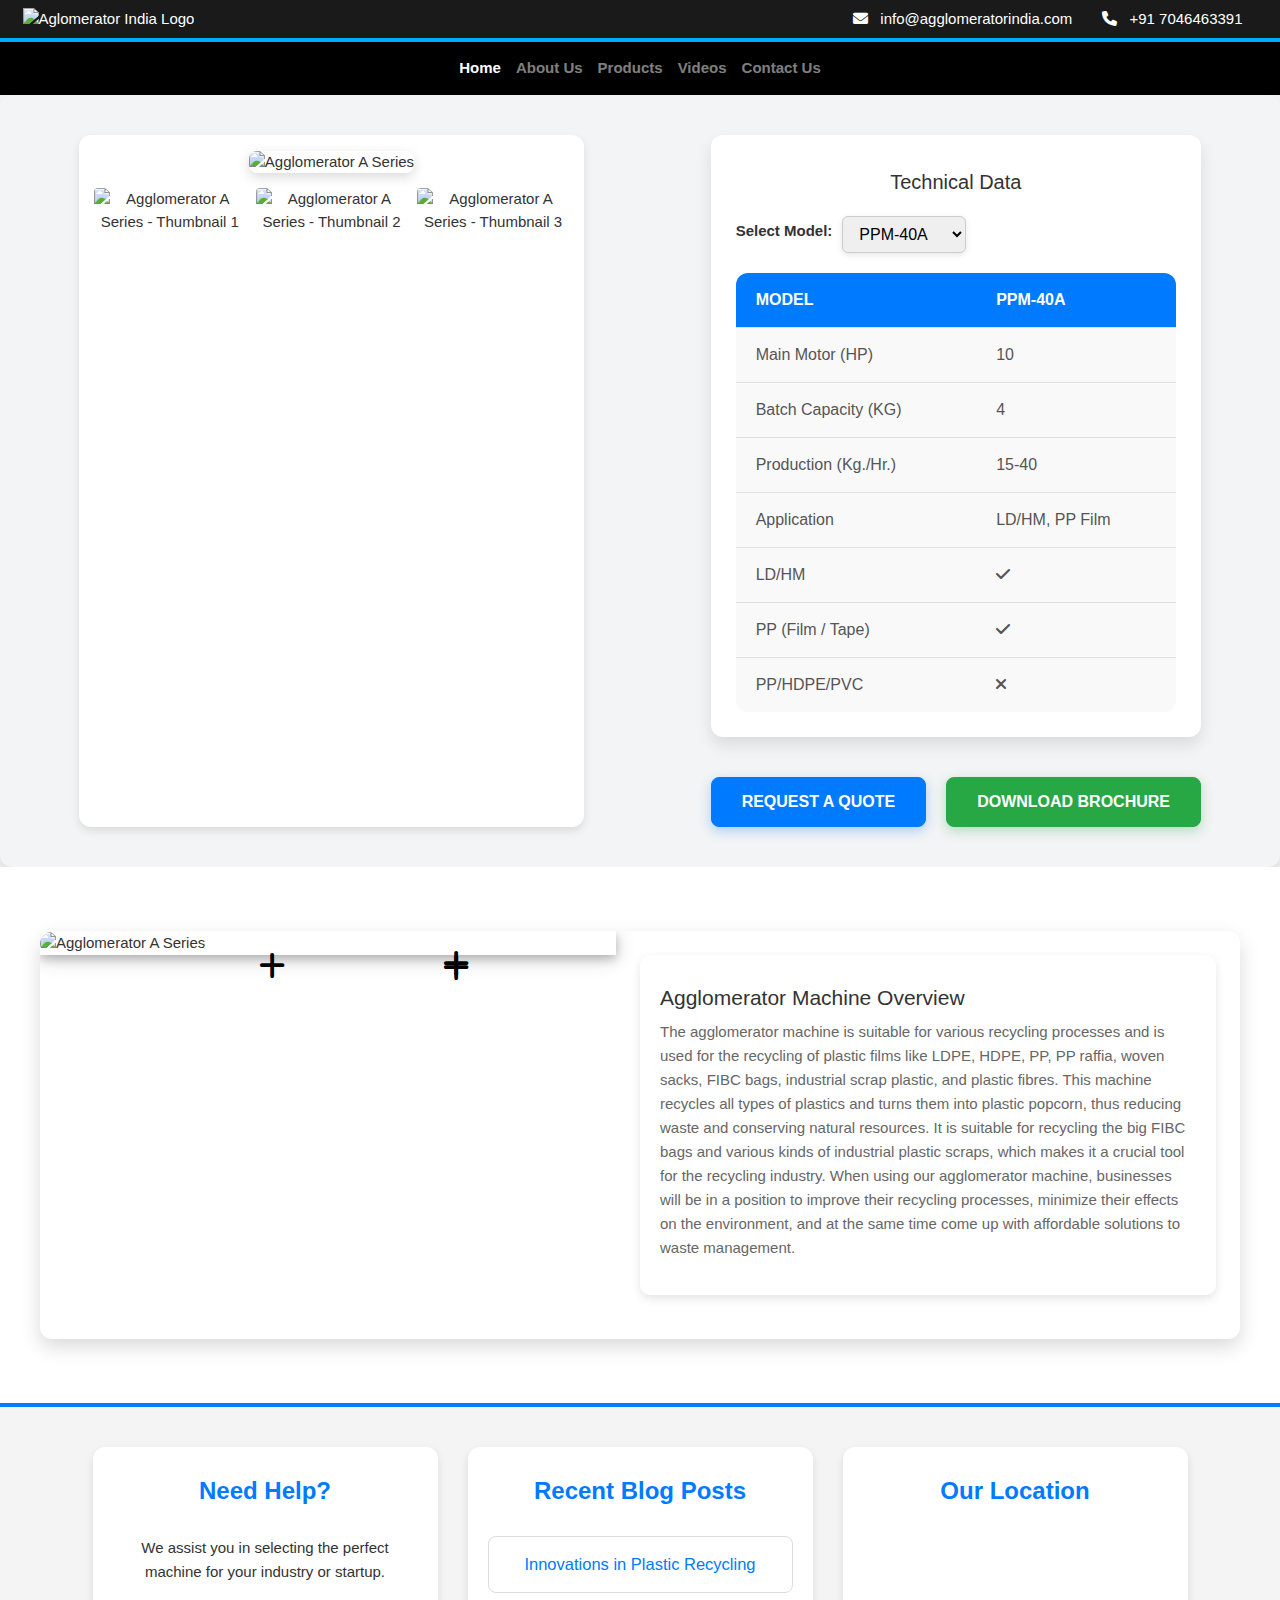
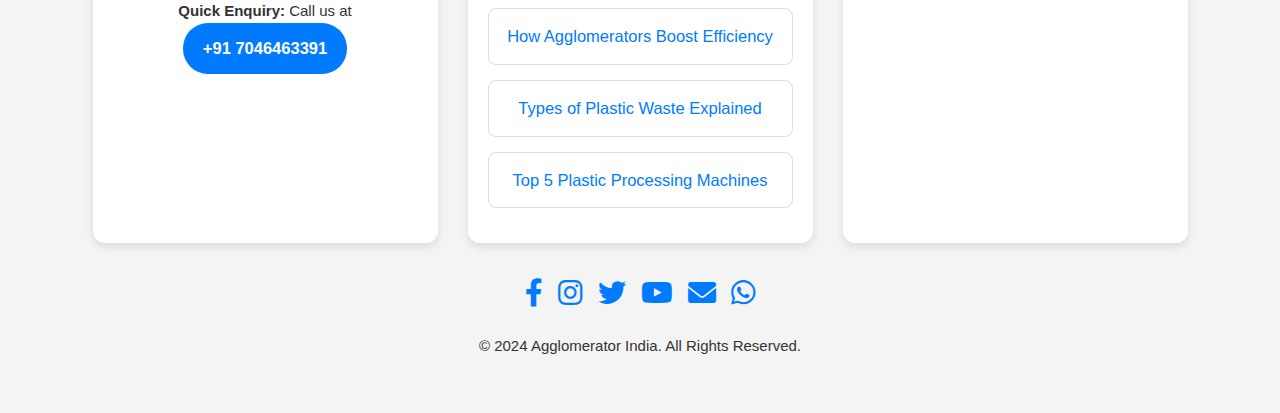
==== commit 4182c25c: "agglomerator_a_series.html" ====
--- a/agglomerator_a_series.html
+++ b/agglomerator_a_series.html
@@ -23,7 +23,7 @@
     <!-- Header Tab with Logo, Email, and Phone -->
     <header class="header-tab d-flex justify-content-between align-items-center py-2 px-4">
         <div class="logo-container">
-            <img src="Agglomerator-India-Logo-1.png" alt="Aglomerator India Logo" class="logo">
+            <img src="img/Agglomerator-India-Logo-1.png" alt="Aglomerator India Logo" class="logo">
         </div>
         <div class="contact-container d-flex align-items-center">
             <a href="mailto:info@agglomeratorindia.com" class="contact-link mx-3">
@@ -68,12 +68,12 @@
             <div class="agglomerator-content">
                 <div class="agglomerator-gallery">
                     <div class="agglomerator-main-image">
-                        <img id="main-image" src="Agglomerator-machine-manufacturers-in-Ahmedabad.jpg" alt="Agglomerator A Series">
+                        <img id="main-image" src="img/Agglomerator-machine-manufacturers-in-Ahmedabad.jpg" alt="Agglomerator A Series">
                     </div>
                     <div class="agglomerator-thumbnails">
-                        <img class="thumbnail" src="Agglomerator-machine-manufacturers-in-Ahmedabad.jpg" alt="Agglomerator A Series - Thumbnail 1" data-large-src="Agglomerator-machine-manufacturers-in-Ahmedabad.jpg">
-                        <img class="thumbnail" src="Agglomerator-40A.jpg" alt="Agglomerator A Series - Thumbnail 2" data-large-src="Agglomerator-40A.jpg">
-                        <img class="thumbnail" src="Agglomerator-200A.jpg" alt="Agglomerator A Series - Thumbnail 3" data-large-src="Agglomerator-200A.jpg">
+                        <img class="thumbnail" src="img/Agglomerator-machine-manufacturers-in-Ahmedabad.jpg" alt="Agglomerator A Series - Thumbnail 1" data-large-src="img/Agglomerator-machine-manufacturers-in-Ahmedabad.jpg">
+                        <img class="thumbnail" src="img/Agglomerator-40A.jpg" alt="Agglomerator A Series - Thumbnail 2" data-large-src="img/Agglomerator-40A.jpg">
+                        <img class="thumbnail" src="img/Agglomerator-200A.jpg" alt="Agglomerator A Series - Thumbnail 3" data-large-src="img/Agglomerator-200A.jpg">
                     </div>
                 </div>
                 <div id="technical-data" class="content">
@@ -130,7 +130,7 @@
                         </div>
                     </div>
                     <div class="agglomerator-actions">
-                        <a href="contact.html" class="btn agglomerator-quote">Request a Quote</a>
+                        <a href="request-quote.html?showModal=true" class="btn agglomerator-quote">Request a Quote</a>
                         <a href="brochure.pdf" class="btn agglomerator-brochure" download>Download Brochure</a>
                     </div>
                 </div>
@@ -141,7 +141,7 @@
     <section id="agglomerator-overview-section">
         <div id="agglomerator-visual-frame" class="visual-frame">
             <div id="machine-visual-display" class="w3-card-4">
-                <img src="Agglomerator-machine-manufacturers-in-Ahmedabad.jpg" alt="Agglomerator A Series">
+                <img src="img/Agglomerator-machine-manufacturers-in-Ahmedabad.jpg" alt="Agglomerator A Series">
                 <div class="icon-overlay" style="top: 55%; left: 38%;" data-part="motor-assembly">
                     <i class="fas fa-plus"></i>
                 </div>
@@ -256,3 +256,4 @@
 </body>
 </body>
 </html>
+
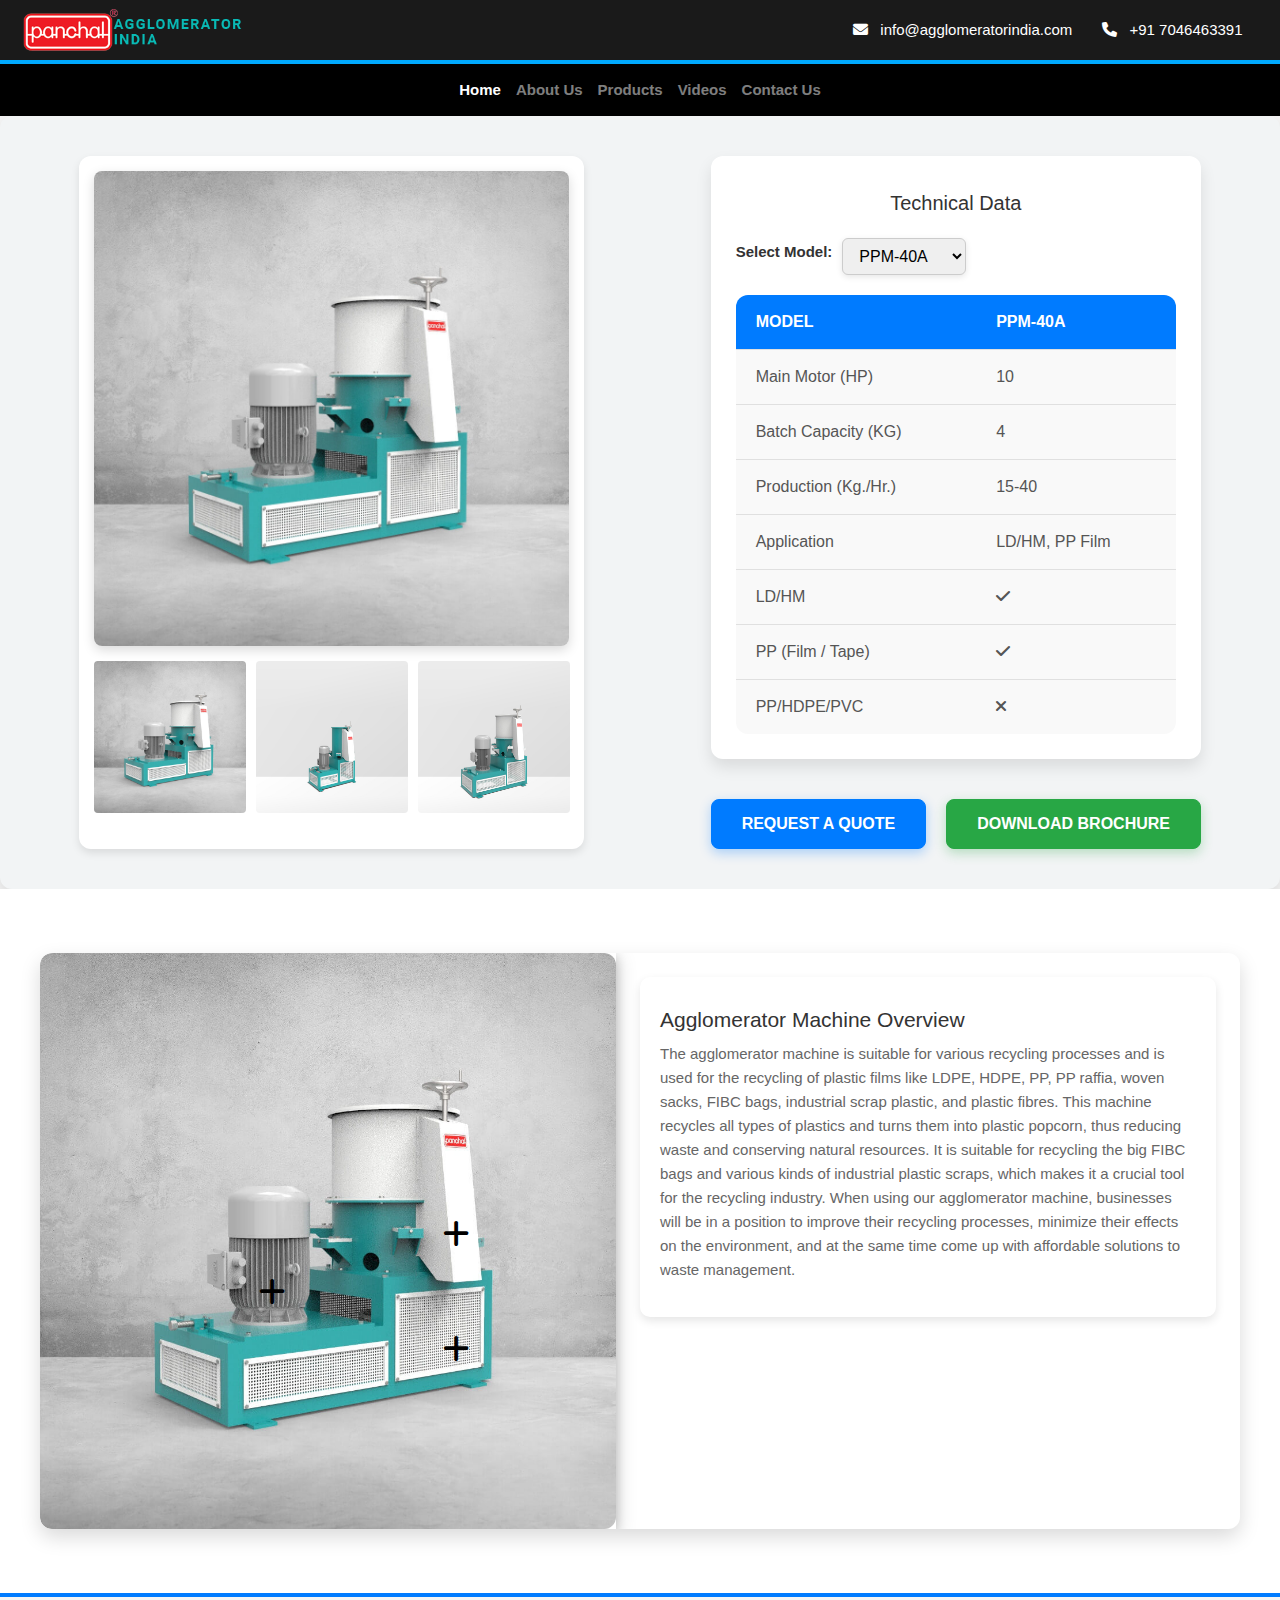
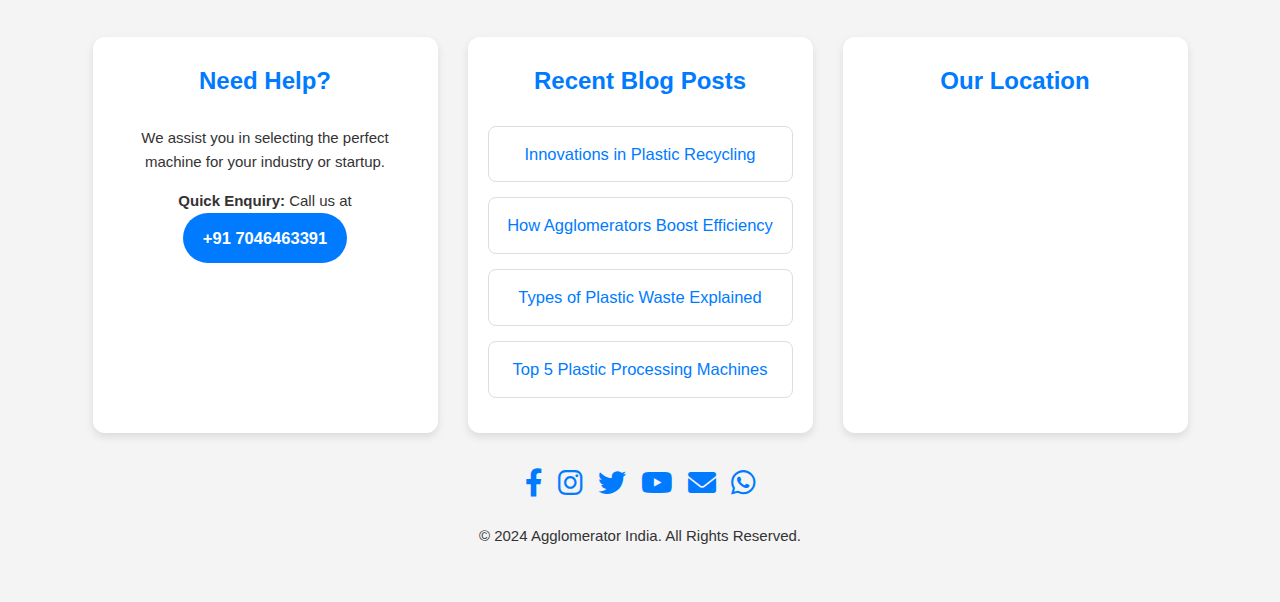
==== commit bdbb5b5e: "agglomerator_a_series.html" ====
--- a/agglomerator_a_series.html
+++ b/agglomerator_a_series.html
@@ -23,7 +23,7 @@
     <!-- Header Tab with Logo, Email, and Phone -->
     <header class="header-tab d-flex justify-content-between align-items-center py-2 px-4">
         <div class="logo-container">
-            <img src="img/Agglomerator-India-Logo-1.png" alt="Aglomerator India Logo" class="logo">
+            <img src="Agglomerator-India-Logo-1.png" alt="Aglomerator India Logo" class="logo">
         </div>
         <div class="contact-container d-flex align-items-center">
             <a href="mailto:info@agglomeratorindia.com" class="contact-link mx-3">
@@ -68,12 +68,12 @@
             <div class="agglomerator-content">
                 <div class="agglomerator-gallery">
                     <div class="agglomerator-main-image">
-                        <img id="main-image" src="img/Agglomerator-machine-manufacturers-in-Ahmedabad.jpg" alt="Agglomerator A Series">
+                        <img id="main-image" src="Agglomerator-machine-manufacturers-in-Ahmedabad.jpg" alt="Agglomerator A Series">
                     </div>
                     <div class="agglomerator-thumbnails">
-                        <img class="thumbnail" src="img/Agglomerator-machine-manufacturers-in-Ahmedabad.jpg" alt="Agglomerator A Series - Thumbnail 1" data-large-src="img/Agglomerator-machine-manufacturers-in-Ahmedabad.jpg">
-                        <img class="thumbnail" src="img/Agglomerator-40A.jpg" alt="Agglomerator A Series - Thumbnail 2" data-large-src="img/Agglomerator-40A.jpg">
-                        <img class="thumbnail" src="img/Agglomerator-200A.jpg" alt="Agglomerator A Series - Thumbnail 3" data-large-src="img/Agglomerator-200A.jpg">
+                        <img class="thumbnail" src="Agglomerator-machine-manufacturers-in-Ahmedabad.jpg" alt="Agglomerator A Series - Thumbnail 1" data-large-src="Agglomerator-machine-manufacturers-in-Ahmedabad.jpg">
+                        <img class="thumbnail" src="Agglomerator-40A.jpg" alt="Agglomerator A Series - Thumbnail 2" data-large-src="Agglomerator-40A.jpg">
+                        <img class="thumbnail" src="Agglomerator-200A.jpg" alt="Agglomerator A Series - Thumbnail 3" data-large-src="Agglomerator-200A.jpg">
                     </div>
                 </div>
                 <div id="technical-data" class="content">
@@ -141,7 +141,7 @@
     <section id="agglomerator-overview-section">
         <div id="agglomerator-visual-frame" class="visual-frame">
             <div id="machine-visual-display" class="w3-card-4">
-                <img src="img/Agglomerator-machine-manufacturers-in-Ahmedabad.jpg" alt="Agglomerator A Series">
+                <img src="Agglomerator-machine-manufacturers-in-Ahmedabad.jpg" alt="Agglomerator A Series">
                 <div class="icon-overlay" style="top: 55%; left: 38%;" data-part="motor-assembly">
                     <i class="fas fa-plus"></i>
                 </div>
